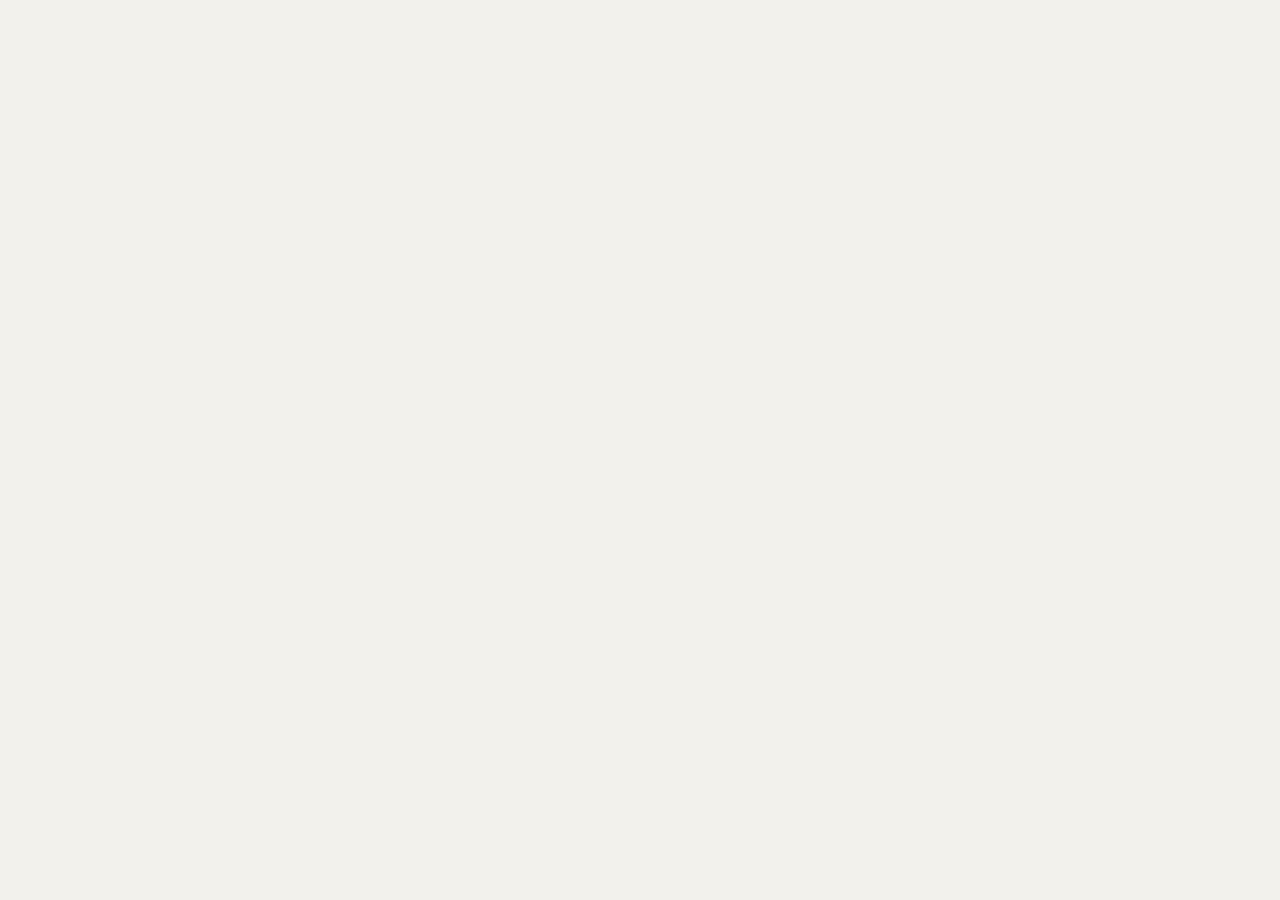
==== index.html @ 72e18394 "init: structure du projet et variables CSS" ====
<!DOCTYPE html>
<html lang="fr">
<head>
    <meta charset="UTF-8">
    <meta name="viewport" content="width=device-width, initial-scale=1.0">
    <meta name="description" content="WebCraft Solutions : portfolio de projets clients et catalogue de formations techniques">
    <title>WebCraft Solutions | Accueil</title>
    <link rel="stylesheet" href="https://cdn.jsdelivr.net/npm/bootstrap@5.3.3/dist/css/bootstrap.min.css">
    <link rel="stylesheet" href="https://fonts.googleapis.com/css2?family=IBM+Plex+Mono:wght@400;500&family=IBM+Plex+Sans:wght@400;500;600;700&display=swap">
    <link rel="stylesheet" href="css/style.css">
</head>
<body>
    <main id="main">
    </main>
    <script src="https://cdn.jsdelivr.net/npm/bootstrap@5.3.3/dist/js/bootstrap.bundle.min.js">
    </script>
    <script src="js/main.js"></script>
</body>
</html>
---- css/style.css ----
:root {
  --color-paper: #f3f1ec;        
  --color-surface: #fbfaf7;      
  --color-ink: #141414;          
  --color-ink-soft: #5c5a55;     
  --color-line: #d9d5cc;         
  --color-accent: #1e4d3b;       
  --color-accent-soft: #dfe8e2; 
  --color-error: #a8321e;        
  --color-success: #1e4d3b;

 --font-main: "IBM Plex Sans", Arial, sans-serif;
--font-mono: "IBM Plex Mono", "Courier New", monospace;


--radius: 2px;
--border: 1px solid var(--color-line);
--transition: 0.2s ease;

--bs-body-font-family: var(--font-main);
--bs-body-color: var(--color-ink);
--bs-body-bg: var(--color-paper);
--bs-border-radius: var(--radius);
--bs-border-color: var(--color-line);
--bs-link-color-rgb: 30, 77, 59;
}

body {
    font-family: var(--font-main);
    color: var(--color-ink);
    background-color: var(--color-paper);
    line-height: 1.6;
}

h1, h2, h3 {
    font-weight: 700;
    letter-spacing: -0.02em;
}

a {
    color: var(--color-accent);
    text-underline-offset: 3px;
    transition: color var(--transition);
}

a:hover {
    color: var(--color-ink);
}

.mono {
    font-family: var(--font-mono);
}

:focus-visible {
    outline: 2px solid var(--color-accent);
    outline-offset: 2px;
}
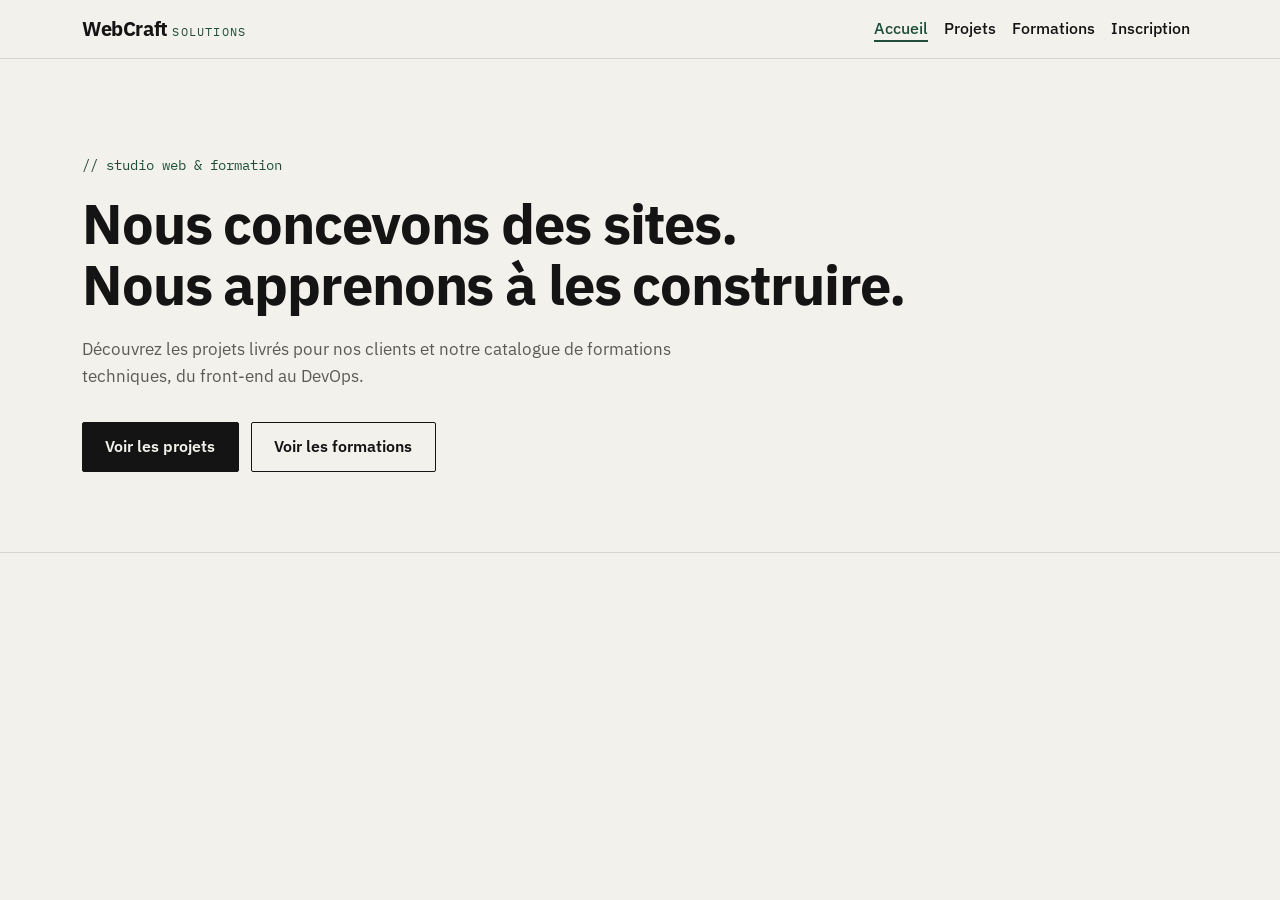
==== commit 4d498ee0: "feat(index and main.js): header, nav et hero anime et debut du main.js" ====
--- a/index.html
+++ b/index.html
@@ -10,10 +10,53 @@
     <link rel="stylesheet" href="css/style.css">
 </head>
 <body>
+
+    <a href="#main" class="skip-link">Aller au contenu</a>
+    
+    <header class="site-header sticky-top">
+        <nav class="navbar navbar-expand-md" aria-label="Navigation principale">
+            <div class="container">
+                <a class="navbar-brand logo" href="index.html">WebCraft <span class="logo-sub mono">Solutions</span> </a>
+
+                <button class="navbar-toggler" type="button" data-bs-toggle="collapse" data-bs-target="#main-menu" aria-controls="main-menu" aria-expanded="false" aria-label="Ouvrir le menu">
+                    <span class="navbar-toggler-icon"></span>
+                </button>
+                
+                <div class="collapse navbar-collapse" id="main-menu">
+                  <ul class="navbar-nav ms-auto">
+                    <li class="nav-item"><a class="nav-link" href="index.html" aria-current="page">Accueil</a></li>
+                    <li class="nav-item"><a class="nav-link" href="index.html#projets">Projets</a></li>
+                    <li class="nav-item"><a class="nav-link" href="index.html#formations">Formations</a></li>
+                    <li class="nav-item"><a class="nav-link" href="inscription.html">Inscription</a></li>
+                 </ul>
+                </div>
+            </div>
+        </nav>
+    </header>
+
     <main id="main">
+    <section class="hero" id="accueil" aria-labelledby="hero-title">
+      <div class="container">
+        <p class="hero-label mono anim-rise">// studio web &amp; formation</p>
+        <h1 class="hero-title anim-rise" id="hero-title">
+          Nous concevons des sites.<br>
+          Nous apprenons à les construire.
+        </h1>
+        <p class="hero-subtitle anim-rise">
+          Découvrez les projets livrés pour nos clients et notre catalogue de formations techniques, du front-end au DevOps.
+        </p>
+        <div class="hero-actions anim-rise">
+          <a href="#projets" class="btn-ink">Voir les projets</a>
+          <a href="#formations" class="btn-ink btn-ink--outline">Voir les formations</a>
+        </div>
+      </div>
+    </section>
+
     </main>
     <script src="https://cdn.jsdelivr.net/npm/bootstrap@5.3.3/dist/js/bootstrap.bundle.min.js">
+
     </script>
+
     <script src="js/main.js"></script>
 </body>
 </html>
--- a/css/style.css
+++ b/css/style.css
@@ -1,57 +1,208 @@
+/* ---------- 1. Variables ---------- */
 :root {
-  --color-paper: #f3f1ec;        
-  --color-surface: #fbfaf7;      
-  --color-ink: #141414;          
-  --color-ink-soft: #5c5a55;     
-  --color-line: #d9d5cc;         
-  --color-accent: #1e4d3b;       
-  --color-accent-soft: #dfe8e2; 
-  --color-error: #a8321e;        
+  /* Couleurs */
+  --color-paper: #f3f1ec;
+  --color-surface: #fbfaf7;
+  --color-ink: #141414;
+  --color-ink-soft: #5c5a55;
+  --color-line: #d9d5cc;
+  --color-accent: #1e4d3b;
+  --color-accent-soft: #dfe8e2;
+  --color-error: #a8321e;
   --color-success: #1e4d3b;
 
- --font-main: "IBM Plex Sans", Arial, sans-serif;
---font-mono: "IBM Plex Mono", "Courier New", monospace;
-
-
---radius: 2px;
---border: 1px solid var(--color-line);
---transition: 0.2s ease;
-
---bs-body-font-family: var(--font-main);
---bs-body-color: var(--color-ink);
---bs-body-bg: var(--color-paper);
---bs-border-radius: var(--radius);
---bs-border-color: var(--color-line);
---bs-link-color-rgb: 30, 77, 59;
-}
-
+  /* Typographie */
+  --font-main: "IBM Plex Sans", Arial, sans-serif;
+  --font-mono: "IBM Plex Mono", "Courier New", monospace;
+
+  /* Formes et effets */
+  --radius: 2px;
+  --border: 1px solid var(--color-line);
+  --transition: 0.2s ease;
+
+  /* Bootstrap */
+  --bs-body-font-family: var(--font-main);
+  --bs-body-color: var(--color-ink);
+  --bs-body-bg: var(--color-paper);
+  --bs-border-radius: var(--radius);
+  --bs-border-color: var(--color-line);
+  --bs-link-color-rgb: 30, 77, 59;
+}
+
+/* ---------- 2. Base ---------- */
 body {
-    font-family: var(--font-main);
-    color: var(--color-ink);
-    background-color: var(--color-paper);
-    line-height: 1.6;
+  font-family: var(--font-main);
+  color: var(--color-ink);
+  background-color: var(--color-paper);
+  line-height: 1.6;
 }
 
 h1, h2, h3 {
-    font-weight: 700;
-    letter-spacing: -0.02em;
+  font-weight: 700;
+  letter-spacing: -0.02em;
 }
 
 a {
-    color: var(--color-accent);
-    text-underline-offset: 3px;
-    transition: color var(--transition);
+  color: var(--color-accent);
+  text-underline-offset: 3px;
+  transition: color var(--transition);
 }
 
 a:hover {
-    color: var(--color-ink);
+  color: var(--color-ink);
 }
 
 .mono {
-    font-family: var(--font-mono);
+  font-family: var(--font-mono);
 }
 
 :focus-visible {
-    outline: 2px solid var(--color-accent);
-    outline-offset: 2px;
-}
+  outline: 2px solid var(--color-accent);
+  outline-offset: 2px;
+}
+
+/* ---------- 3. Boutons ---------- */
+.btn-ink {
+  display: inline-block;
+  padding: 0.7rem 1.4rem;
+  font-weight: 600;
+  text-decoration: none;
+  color: var(--color-paper);
+  background-color: var(--color-ink);
+  border: 1px solid var(--color-ink);
+  border-radius: var(--radius);
+  cursor: pointer;
+  transition: background-color var(--transition), color var(--transition), transform var(--transition);
+}
+
+.btn-ink:hover {
+  color: var(--color-paper);
+  background-color: var(--color-accent);
+  border-color: var(--color-accent);
+  transform: translate(-2px, -2px);
+}
+
+.btn-ink--outline {
+  color: var(--color-ink);
+  background-color: transparent;
+}
+
+/* ---------- 4. Accessibilité ---------- */
+.skip-link {
+  position: absolute;
+  top: -100px;
+  left: 1rem;
+  z-index: 2000;
+  padding: 0.5rem 1rem;
+  color: var(--color-paper);
+  background-color: var(--color-ink);
+}
+
+.skip-link:focus {
+  top: 1rem;
+}
+
+/* ---------- 5. Header / navigation ---------- */
+.site-header {
+  background-color: var(--color-paper);
+  border-bottom: var(--border);
+}
+
+.logo {
+  font-weight: 700;
+  color: var(--color-ink);
+  letter-spacing: -0.02em;
+}
+
+.logo-sub {
+  font-size: 0.75rem;
+  font-weight: 400;
+  color: var(--color-accent);
+  text-transform: uppercase;
+  letter-spacing: 0.1em;
+}
+
+.navbar-toggler {
+  border-color: var(--color-ink);
+}
+
+.nav-link {
+  color: var(--color-ink);
+  font-weight: 500;
+}
+
+.nav-link:hover,
+.nav-link[aria-current="page"] {
+  color: var(--color-accent);
+  text-decoration: underline;
+  text-decoration-thickness: 2px;
+  text-underline-offset: 6px;
+}
+
+/* ---------- 6. Hero ---------- */
+.hero {
+  padding: 4rem 0 3rem;
+  border-bottom: var(--border);
+}
+
+.hero-label {
+  font-size: 0.85rem;
+  color: var(--color-accent);
+  margin-bottom: 1rem;
+}
+
+.hero-title {
+  font-size: 2.25rem;
+  line-height: 1.1;
+  margin-bottom: 1.25rem;
+}
+
+.hero-subtitle {
+  max-width: 38rem;
+  font-size: 1.05rem;
+  color: var(--color-ink-soft);
+  margin-bottom: 2rem;
+}
+
+.hero-actions {
+  display: flex;
+  flex-wrap: wrap;
+  gap: 0.75rem;
+}
+
+/* ---------- 7. Animations ---------- */
+@keyframes rise {
+  from {
+    opacity: 0;
+    transform: translateY(16px);
+  }
+  to {
+    opacity: 1;
+    transform: translateY(0);
+  }
+}
+
+.anim-rise {
+  animation: rise 0.6s ease both;
+}
+
+.anim-rise:nth-child(2) { animation-delay: 0.1s; }
+.anim-rise:nth-child(3) { animation-delay: 0.2s; }
+.anim-rise:nth-child(4) { animation-delay: 0.3s; }
+
+@media (prefers-reduced-motion: reduce) {
+  .anim-rise {
+    animation: none;
+  }
+}
+
+/* ---------- 8. Responsive (768px et +) ---------- */
+@media (min-width: 768px) {
+  .hero {
+    padding: 6rem 0 5rem;
+  }
+
+  .hero-title {
+    font-size: 3.5rem;
+  }
+}
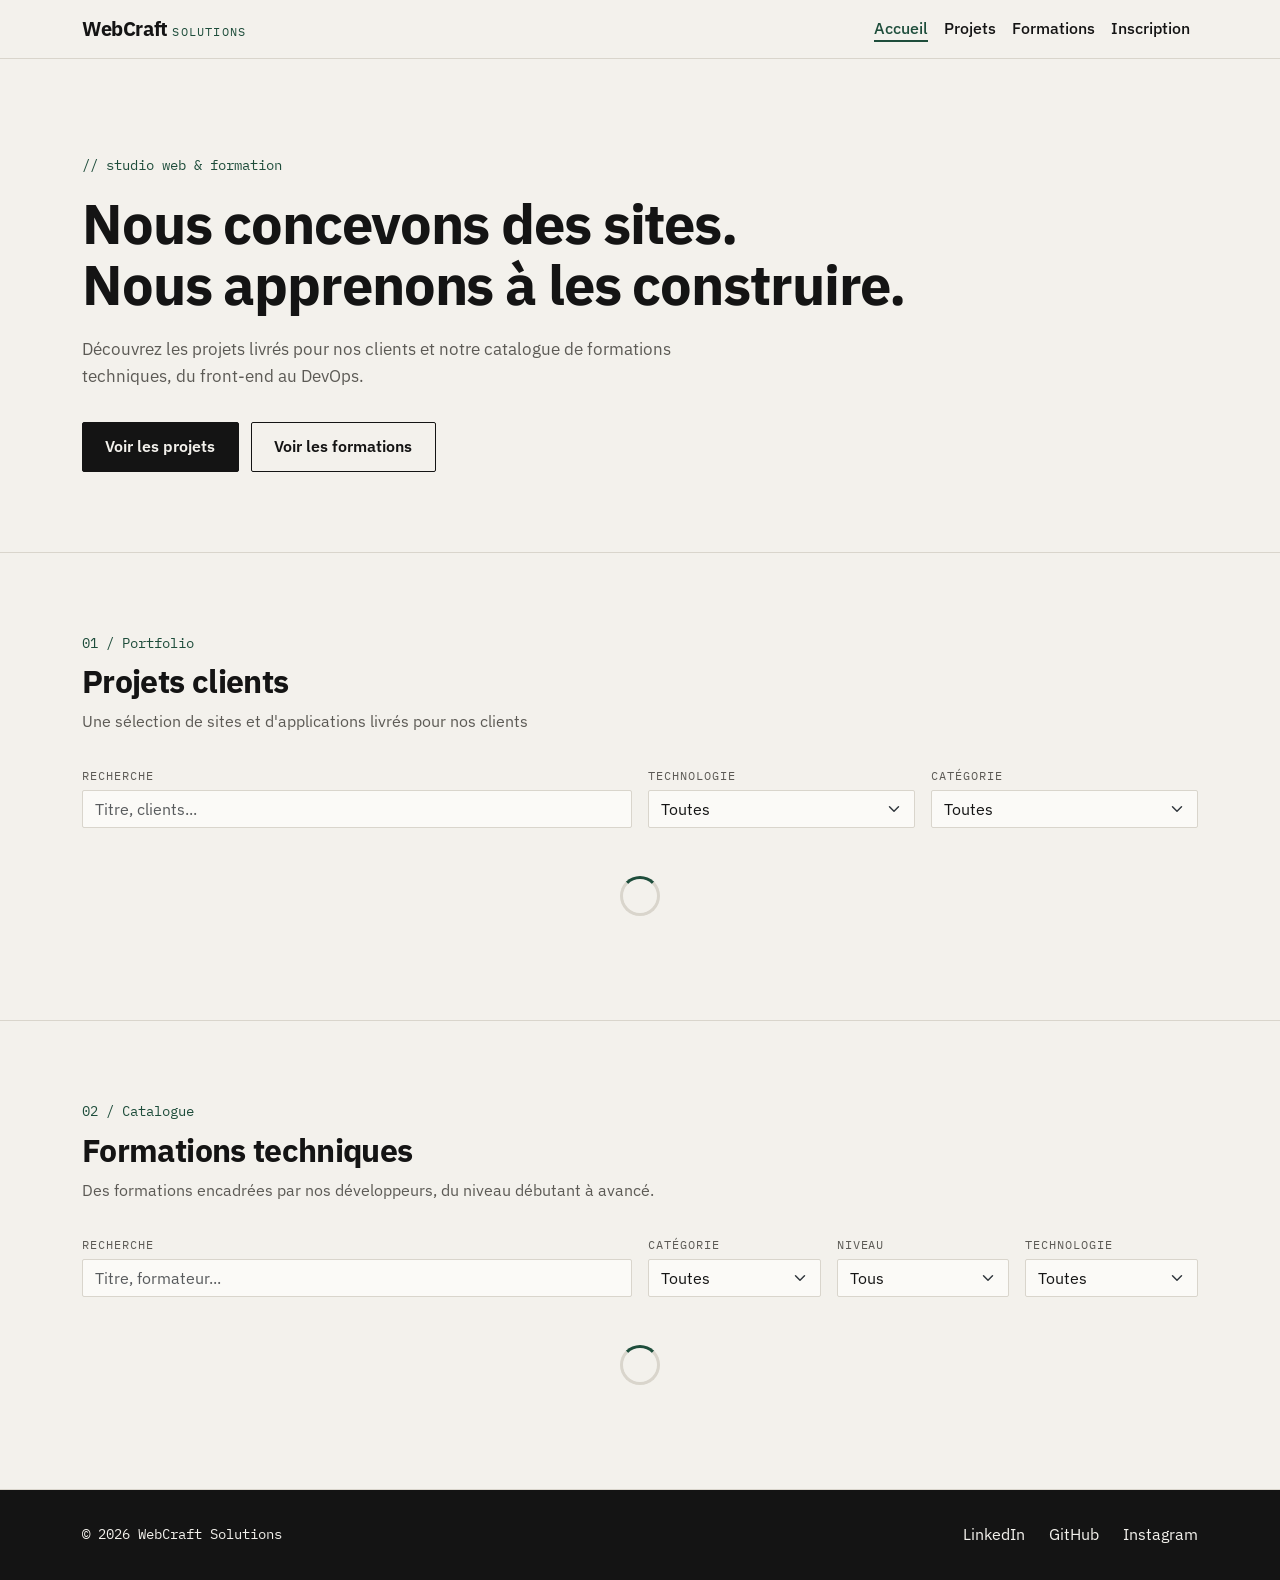
==== commit e0b17391: "feat(index): squelette des sections et footer" ====
--- a/index.html
+++ b/index.html
@@ -5,14 +5,17 @@
     <meta name="viewport" content="width=device-width, initial-scale=1.0">
     <meta name="description" content="WebCraft Solutions : portfolio de projets clients et catalogue de formations techniques">
     <title>WebCraft Solutions | Accueil</title>
+    <!-- ========== STYLES ========== -->
     <link rel="stylesheet" href="https://cdn.jsdelivr.net/npm/bootstrap@5.3.3/dist/css/bootstrap.min.css">
     <link rel="stylesheet" href="https://fonts.googleapis.com/css2?family=IBM+Plex+Mono:wght@400;500&family=IBM+Plex+Sans:wght@400;500;600;700&display=swap">
     <link rel="stylesheet" href="css/style.css">
 </head>
 <body>
 
+    <!-- ========== LIEN D'ÉVITEMENT ========== -->
     <a href="#main" class="skip-link">Aller au contenu</a>
-    
+
+    <!-- ========== HEADER ========== -->
     <header class="site-header sticky-top">
         <nav class="navbar navbar-expand-md" aria-label="Navigation principale">
             <div class="container">
@@ -35,6 +38,8 @@
     </header>
 
     <main id="main">
+
+    <!-- ========== HERO ========== -->
     <section class="hero" id="accueil" aria-labelledby="hero-title">
       <div class="container">
         <p class="hero-label mono anim-rise">// studio web &amp; formation</p>
@@ -52,7 +57,107 @@
       </div>
     </section>
 
+    <!-- ========== SECTION PROJETS ========== -->
+    <section class="section" id="projets" aria-labelledby="projets-title">
+        <div class="container">
+            <div class="section-head">
+                <p class="section-label mono">01 / Portfolio</p>
+                <h2 id="projets-title">Projets clients</h2>
+                <p class="section-intro">Une sélection de sites et d'applications livrés pour nos clients</p>
+            </div>
+
+            <div class="filters row g-3">
+                <div class="col-12 col-md-6">
+                    <label for="projects-search" class="filter-label mono">Recherche</label>
+                    <input type="search" id="projects-search" class="form-control" placeholder="Titre, clients...">
+                </div>
+                <div class="col-6 col-md-3">
+                    <label for="projects-tech" class="filter-label mono">Technologie</label>
+                    <select id="projects-tech" class="form-select">
+                        <option value="">Toutes</option>
+                    </select>
+                </div>
+                <div class="col-6 col-md-3">
+                    <label for="projects-category" class="filter-label mono">Catégorie</label>
+                    <select id="projects-category" class="form-select">
+                        <option value="">Toutes</option>
+                    </select>
+                </div>
+            </div>
+
+            <p class="results-count mono" id="projects-count" aria-live="polite"></p>
+
+            <div class="loader" id="projects-loader" role="status">
+                <span class="visually-hidden">Chargement des projets...</span>
+            </div>
+            <p class="api-error" id="projects-error" role="alert" hidden></p>
+
+            <div class="row g-4" id="projects-grid"></div>
+        </div>
+    </section>
+
+    <!-- ========== SECTION FORMATIONS ========== -->
+    <section class="section" id="formations" aria-labelledby="formations-title">
+        <div class="container">
+            <div class="section-head">
+                <p class="section-label mono">02 / Catalogue</p>
+                <h2 id="formations-title">Formations techniques</h2>
+                <p class="section-intro">Des formations encadrées par nos développeurs, du niveau débutant à avancé.</p>
+            </div>
+
+            <div class="filters row g-3">
+                <div class="col-12 col-lg-6">
+                    <label for="courses-search" class="filter-label mono">Recherche</label>
+                    <input type="search" id="courses-search" class="form-control" placeholder="Titre, formateur...">
+                </div>
+                <div class="col-12 col-md-4 col-lg-2">
+                    <label for="courses-category" class="filter-label mono">Catégorie</label>
+                    <select id="courses-category" class="form-select">
+                        <option value="">Toutes</option>
+                    </select>
+                </div>
+                <div class="col-12 col-md-4 col-lg-2">
+                    <label for="courses-level" class="filter-label mono">Niveau</label>
+                    <select id="courses-level" class="form-select">
+                        <option value="">Tous</option>
+                    </select>
+                </div>
+                <div class="col-12 col-md-4 col-lg-2">
+                    <label for="courses-tech" class="filter-label mono">Technologie</label>
+                    <select id="courses-tech" class="form-select">
+                        <option value="">Toutes</option>
+                    </select>
+                </div>
+            </div>
+
+            <p class="results-count mono" id="courses-count" aria-live="polite"></p>
+
+            <div class="loader" id="courses-loader" role="status">
+                <span class="visually-hidden">Chargement des formations...</span>
+            </div>
+            <p class="api-error" id="courses-error" role="alert" hidden></p>
+
+            <div class="row g-4" id="courses-grid"></div>
+        </div>
+    </section>
+
     </main>
+
+    <!-- ========== FOOTER ========== -->
+    <footer class="site-footer">
+        <div class="container footer-inner">
+            <p class="footer-copy mono">&copy; 2026 WebCraft Solutions</p>
+            <nav aria-label="Réseaux sociaux">
+                <ul class="footer-social">
+                    <li><a href="https://www.linkedin.com" target="_blank" rel="noopener" aria-label="LinkedIn (nouvel onglet)">LinkedIn</a></li>
+                    <li><a href="https://github.com" target="_blank" rel="noopener" aria-label="GitHub (nouvel onglet)">GitHub</a></li>
+                    <li><a href="https://www.instagram.com" target="_blank" rel="noopener" aria-label="Instagram (nouvel onglet)">Instagram</a></li>
+                </ul>
+            </nav>
+        </div>
+    </footer>
+
+    <!-- ========== SCRIPTS ========== -->
     <script src="https://cdn.jsdelivr.net/npm/bootstrap@5.3.3/dist/js/bootstrap.bundle.min.js">
 
     </script>
--- a/css/style.css
+++ b/css/style.css
@@ -170,7 +170,123 @@
   gap: 0.75rem;
 }
 
-/* ---------- 7. Animations ---------- */
+/* ---------- 7. Sections ---------- */
+.section {
+  padding: 3.5rem 0;
+  border-bottom: var(--border);
+}
+
+.section-head {
+  margin-bottom: 2rem;
+}
+
+.section-label {
+  font-size: 0.85rem;
+  color: var(--color-accent);
+  margin-bottom: 0.5rem;
+}
+
+.section-intro {
+  color: var(--color-ink-soft);
+  max-width: 38rem;
+}
+
+/* ---------- 8. Filtres ---------- */
+.filters {
+  margin-bottom: 1rem;
+}
+
+.filter-label {
+  display: block;
+  font-size: 0.75rem;
+  text-transform: uppercase;
+  letter-spacing: 0.08em;
+  color: var(--color-ink-soft);
+  margin-bottom: 0.3rem;
+}
+
+.form-control,
+.form-select {
+  background-color: var(--color-surface);
+  border: var(--border);
+  border-radius: var(--radius);
+  transition: border-color var(--transition);
+}
+
+.form-control:hover,
+.form-select:hover {
+  border-color: var(--color-ink-soft);
+}
+
+.form-control:focus,
+.form-select:focus {
+  border-color: var(--color-ink);
+  box-shadow: none;
+}
+
+.results-count {
+  font-size: 0.85rem;
+  color: var(--color-ink-soft);
+  margin-bottom: 1.5rem;
+}
+
+/* ---------- 9. États : chargement et erreur ---------- */
+.loader {
+  width: 40px;
+  height: 40px;
+  margin: 3rem auto;
+  border: 3px solid var(--color-line);
+  border-top-color: var(--color-accent);
+  border-radius: 50%;
+  animation: spin 0.8s linear infinite;
+}
+
+.api-error {
+  padding: 1rem 1.25rem;
+  color: var(--color-error);
+  background-color: var(--color-surface);
+  border: 1px solid var(--color-error);
+  border-left-width: 4px;
+  border-radius: var(--radius);
+}
+
+/* ---------- 10. Footer ---------- */
+.site-footer {
+  padding: 2rem 0;
+  background-color: var(--color-ink);
+  color: var(--color-paper);
+}
+
+.footer-inner {
+  display: flex;
+  flex-direction: column;
+  gap: 1rem;
+}
+
+.footer-copy {
+  font-size: 0.85rem;
+  margin: 0;
+}
+
+.footer-social {
+  display: flex;
+  gap: 1.5rem;
+  list-style: none;
+  padding: 0;
+  margin: 0;
+}
+
+.footer-social a {
+  color: var(--color-paper);
+  text-decoration: none;
+}
+
+.footer-social a:hover {
+  color: var(--color-paper);
+  text-decoration: underline;
+}
+
+/* ---------- 11. Animations ---------- */
 @keyframes rise {
   from {
     opacity: 0;
@@ -182,6 +298,12 @@
   }
 }
 
+@keyframes spin {
+  to {
+    transform: rotate(360deg);
+  }
+}
+
 .anim-rise {
   animation: rise 0.6s ease both;
 }
@@ -191,12 +313,13 @@
 .anim-rise:nth-child(4) { animation-delay: 0.3s; }
 
 @media (prefers-reduced-motion: reduce) {
-  .anim-rise {
+  .anim-rise,
+  .loader {
     animation: none;
   }
 }
 
-/* ---------- 8. Responsive (768px et +) ---------- */
+/* ---------- 12. Responsive (768px et +) ---------- */
 @media (min-width: 768px) {
   .hero {
     padding: 6rem 0 5rem;
@@ -205,4 +328,14 @@
   .hero-title {
     font-size: 3.5rem;
   }
-}
+
+  .section {
+    padding: 5rem 0;
+  }
+
+  .footer-inner {
+    flex-direction: row;
+    justify-content: space-between;
+    align-items: center;
+  }
+}
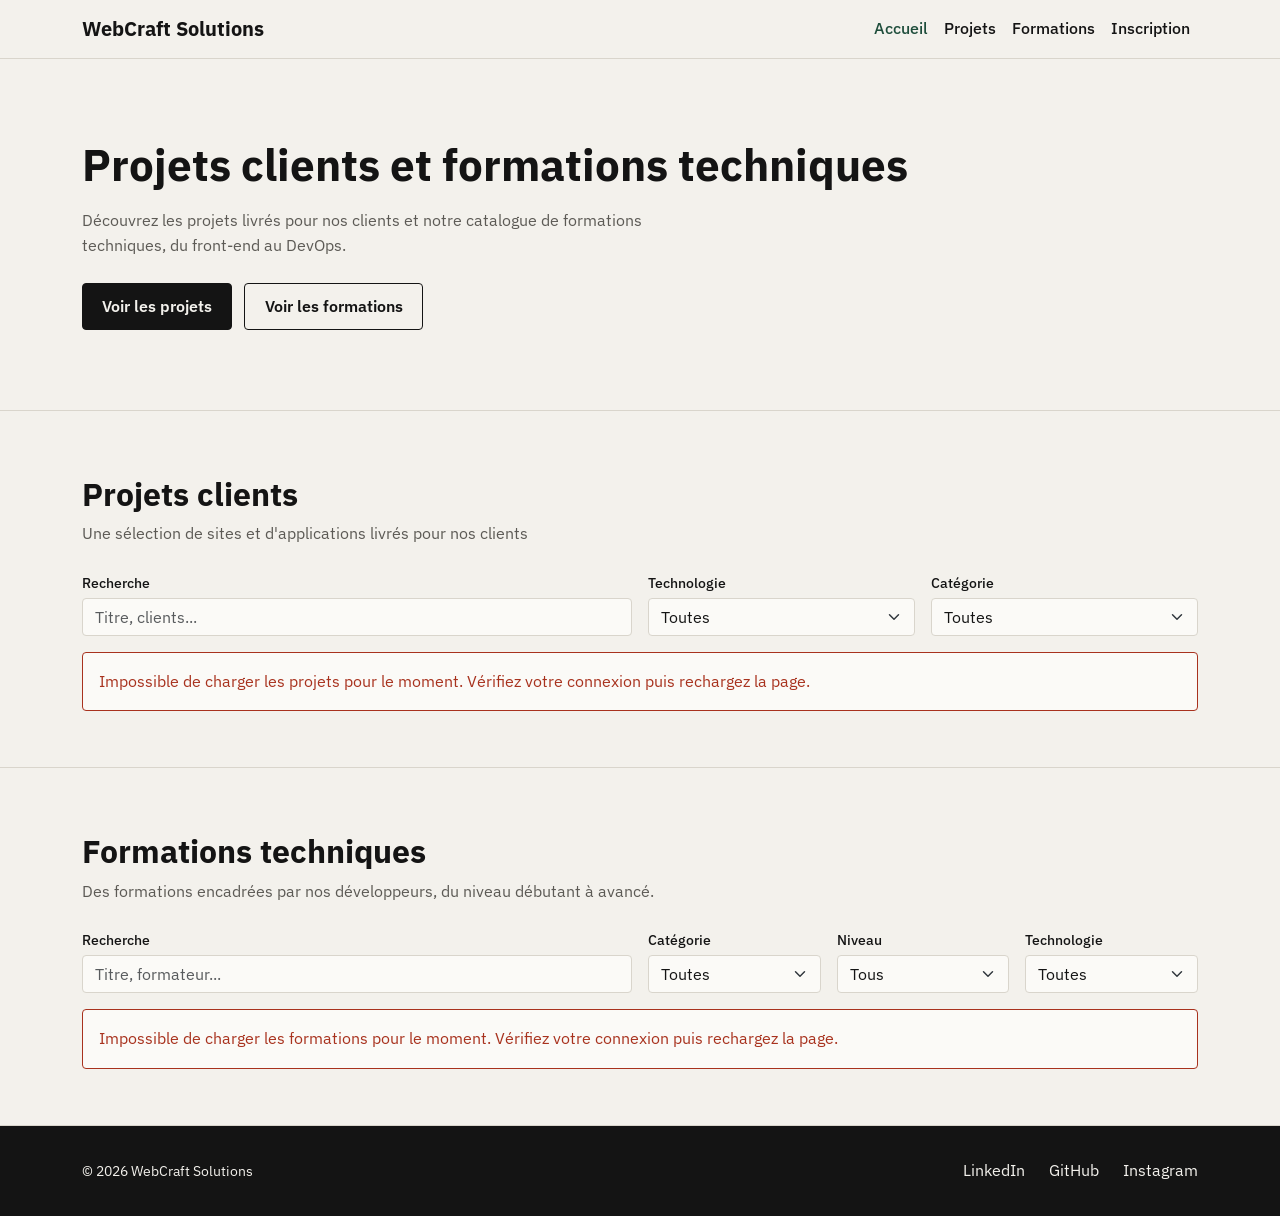
==== commit 6e57c786: "feat(filtres): recherche temps reel, filtres combinables et simplification du design" ====
--- a/index.html
+++ b/index.html
@@ -7,7 +7,7 @@
     <title>WebCraft Solutions | Accueil</title>
     <!-- ========== STYLES ========== -->
     <link rel="stylesheet" href="https://cdn.jsdelivr.net/npm/bootstrap@5.3.3/dist/css/bootstrap.min.css">
-    <link rel="stylesheet" href="https://fonts.googleapis.com/css2?family=IBM+Plex+Mono:wght@400;500&family=IBM+Plex+Sans:wght@400;500;600;700&display=swap">
+    <link rel="stylesheet" href="https://fonts.googleapis.com/css2?family=IBM+Plex+Sans:wght@400;500;600;700&display=swap">
     <link rel="stylesheet" href="css/style.css">
 </head>
 <body>
@@ -19,19 +19,19 @@
     <header class="site-header sticky-top">
         <nav class="navbar navbar-expand-md" aria-label="Navigation principale">
             <div class="container">
-                <a class="navbar-brand logo" href="index.html">WebCraft <span class="logo-sub mono">Solutions</span> </a>
+                <a class="navbar-brand logo" href="index.html">WebCraft Solutions</a>
 
                 <button class="navbar-toggler" type="button" data-bs-toggle="collapse" data-bs-target="#main-menu" aria-controls="main-menu" aria-expanded="false" aria-label="Ouvrir le menu">
                     <span class="navbar-toggler-icon"></span>
                 </button>
-                
+
                 <div class="collapse navbar-collapse" id="main-menu">
-                  <ul class="navbar-nav ms-auto">
-                    <li class="nav-item"><a class="nav-link" href="index.html" aria-current="page">Accueil</a></li>
-                    <li class="nav-item"><a class="nav-link" href="index.html#projets">Projets</a></li>
-                    <li class="nav-item"><a class="nav-link" href="index.html#formations">Formations</a></li>
-                    <li class="nav-item"><a class="nav-link" href="inscription.html">Inscription</a></li>
-                 </ul>
+                    <ul class="navbar-nav ms-auto">
+                        <li class="nav-item"><a class="nav-link" href="index.html" aria-current="page">Accueil</a></li>
+                        <li class="nav-item"><a class="nav-link" href="index.html#projets">Projets</a></li>
+                        <li class="nav-item"><a class="nav-link" href="index.html#formations">Formations</a></li>
+                        <li class="nav-item"><a class="nav-link" href="inscription.html">Inscription</a></li>
+                    </ul>
                 </div>
             </div>
         </nav>
@@ -39,114 +39,108 @@
 
     <main id="main">
 
-    <!-- ========== HERO ========== -->
-    <section class="hero" id="accueil" aria-labelledby="hero-title">
-      <div class="container">
-        <p class="hero-label mono anim-rise">// studio web &amp; formation</p>
-        <h1 class="hero-title anim-rise" id="hero-title">
-          Nous concevons des sites.<br>
-          Nous apprenons à les construire.
-        </h1>
-        <p class="hero-subtitle anim-rise">
-          Découvrez les projets livrés pour nos clients et notre catalogue de formations techniques, du front-end au DevOps.
-        </p>
-        <div class="hero-actions anim-rise">
-          <a href="#projets" class="btn-ink">Voir les projets</a>
-          <a href="#formations" class="btn-ink btn-ink--outline">Voir les formations</a>
-        </div>
-      </div>
-    </section>
-
-    <!-- ========== SECTION PROJETS ========== -->
-    <section class="section" id="projets" aria-labelledby="projets-title">
-        <div class="container">
-            <div class="section-head">
-                <p class="section-label mono">01 / Portfolio</p>
-                <h2 id="projets-title">Projets clients</h2>
-                <p class="section-intro">Une sélection de sites et d'applications livrés pour nos clients</p>
-            </div>
-
-            <div class="filters row g-3">
-                <div class="col-12 col-md-6">
-                    <label for="projects-search" class="filter-label mono">Recherche</label>
-                    <input type="search" id="projects-search" class="form-control" placeholder="Titre, clients...">
-                </div>
-                <div class="col-6 col-md-3">
-                    <label for="projects-tech" class="filter-label mono">Technologie</label>
-                    <select id="projects-tech" class="form-select">
-                        <option value="">Toutes</option>
-                    </select>
-                </div>
-                <div class="col-6 col-md-3">
-                    <label for="projects-category" class="filter-label mono">Catégorie</label>
-                    <select id="projects-category" class="form-select">
-                        <option value="">Toutes</option>
-                    </select>
+        <!-- ========== HERO ========== -->
+        <section class="hero" id="accueil" aria-labelledby="hero-title">
+            <div class="container fade-in">
+                <h1 class="hero-title" id="hero-title">Projets clients et formations techniques</h1>
+                <p class="hero-subtitle">
+                    Découvrez les projets livrés pour nos clients et notre catalogue de formations techniques, du front-end au DevOps.
+                </p>
+                <div class="hero-actions">
+                    <a href="#projets" class="btn-ink">Voir les projets</a>
+                    <a href="#formations" class="btn-ink btn-ink--outline">Voir les formations</a>
                 </div>
             </div>
+        </section>
 
-            <p class="results-count mono" id="projects-count" aria-live="polite"></p>
+        <!-- ========== SECTION PROJETS ========== -->
+        <section class="section" id="projets" aria-labelledby="projets-title">
+            <div class="container">
+                <div class="section-head">
+                    <h2 id="projets-title">Projets clients</h2>
+                    <p class="section-intro">Une sélection de sites et d'applications livrés pour nos clients</p>
+                </div>
 
-            <div class="loader" id="projects-loader" role="status">
-                <span class="visually-hidden">Chargement des projets...</span>
+                <div class="filters row g-3">
+                    <div class="col-12 col-md-6">
+                        <label for="projects-search" class="filter-label">Recherche</label>
+                        <input type="search" id="projects-search" class="form-control" placeholder="Titre, clients...">
+                    </div>
+                    <div class="col-6 col-md-3">
+                        <label for="projects-tech" class="filter-label">Technologie</label>
+                        <select id="projects-tech" class="form-select">
+                            <option value="">Toutes</option>
+                        </select>
+                    </div>
+                    <div class="col-6 col-md-3">
+                        <label for="projects-category" class="filter-label">Catégorie</label>
+                        <select id="projects-category" class="form-select">
+                            <option value="">Toutes</option>
+                        </select>
+                    </div>
+                </div>
+
+                <p class="results-count" id="projects-count" aria-live="polite"></p>
+
+                <div class="loader" id="projects-loader" role="status">
+                    <span class="visually-hidden">Chargement des projets...</span>
+                </div>
+                <p class="api-error" id="projects-error" role="alert" hidden></p>
+
+                <div class="row g-4" id="projects-grid"></div>
             </div>
-            <p class="api-error" id="projects-error" role="alert" hidden></p>
+        </section>
 
-            <div class="row g-4" id="projects-grid"></div>
-        </div>
-    </section>
+        <!-- ========== SECTION FORMATIONS ========== -->
+        <section class="section" id="formations" aria-labelledby="formations-title">
+            <div class="container">
+                <div class="section-head">
+                    <h2 id="formations-title">Formations techniques</h2>
+                    <p class="section-intro">Des formations encadrées par nos développeurs, du niveau débutant à avancé.</p>
+                </div>
 
-    <!-- ========== SECTION FORMATIONS ========== -->
-    <section class="section" id="formations" aria-labelledby="formations-title">
-        <div class="container">
-            <div class="section-head">
-                <p class="section-label mono">02 / Catalogue</p>
-                <h2 id="formations-title">Formations techniques</h2>
-                <p class="section-intro">Des formations encadrées par nos développeurs, du niveau débutant à avancé.</p>
+                <div class="filters row g-3">
+                    <div class="col-12 col-lg-6">
+                        <label for="courses-search" class="filter-label">Recherche</label>
+                        <input type="search" id="courses-search" class="form-control" placeholder="Titre, formateur...">
+                    </div>
+                    <div class="col-12 col-md-4 col-lg-2">
+                        <label for="courses-category" class="filter-label">Catégorie</label>
+                        <select id="courses-category" class="form-select">
+                            <option value="">Toutes</option>
+                        </select>
+                    </div>
+                    <div class="col-12 col-md-4 col-lg-2">
+                        <label for="courses-level" class="filter-label">Niveau</label>
+                        <select id="courses-level" class="form-select">
+                            <option value="">Tous</option>
+                        </select>
+                    </div>
+                    <div class="col-12 col-md-4 col-lg-2">
+                        <label for="courses-tech" class="filter-label">Technologie</label>
+                        <select id="courses-tech" class="form-select">
+                            <option value="">Toutes</option>
+                        </select>
+                    </div>
+                </div>
+
+                <p class="results-count" id="courses-count" aria-live="polite"></p>
+
+                <div class="loader" id="courses-loader" role="status">
+                    <span class="visually-hidden">Chargement des formations...</span>
+                </div>
+                <p class="api-error" id="courses-error" role="alert" hidden></p>
+
+                <div class="row g-4" id="courses-grid"></div>
             </div>
-
-            <div class="filters row g-3">
-                <div class="col-12 col-lg-6">
-                    <label for="courses-search" class="filter-label mono">Recherche</label>
-                    <input type="search" id="courses-search" class="form-control" placeholder="Titre, formateur...">
-                </div>
-                <div class="col-12 col-md-4 col-lg-2">
-                    <label for="courses-category" class="filter-label mono">Catégorie</label>
-                    <select id="courses-category" class="form-select">
-                        <option value="">Toutes</option>
-                    </select>
-                </div>
-                <div class="col-12 col-md-4 col-lg-2">
-                    <label for="courses-level" class="filter-label mono">Niveau</label>
-                    <select id="courses-level" class="form-select">
-                        <option value="">Tous</option>
-                    </select>
-                </div>
-                <div class="col-12 col-md-4 col-lg-2">
-                    <label for="courses-tech" class="filter-label mono">Technologie</label>
-                    <select id="courses-tech" class="form-select">
-                        <option value="">Toutes</option>
-                    </select>
-                </div>
-            </div>
-
-            <p class="results-count mono" id="courses-count" aria-live="polite"></p>
-
-            <div class="loader" id="courses-loader" role="status">
-                <span class="visually-hidden">Chargement des formations...</span>
-            </div>
-            <p class="api-error" id="courses-error" role="alert" hidden></p>
-
-            <div class="row g-4" id="courses-grid"></div>
-        </div>
-    </section>
+        </section>
 
     </main>
 
     <!-- ========== FOOTER ========== -->
     <footer class="site-footer">
         <div class="container footer-inner">
-            <p class="footer-copy mono">&copy; 2026 WebCraft Solutions</p>
+            <p class="footer-copy">&copy; 2026 WebCraft Solutions</p>
             <nav aria-label="Réseaux sociaux">
                 <ul class="footer-social">
                     <li><a href="https://www.linkedin.com" target="_blank" rel="noopener" aria-label="LinkedIn (nouvel onglet)">LinkedIn</a></li>
@@ -157,11 +151,37 @@
         </div>
     </footer>
 
+    <!-- ========== MODALS ========== -->
+    <div class="modal fade" id="project-modal" tabindex="-1" aria-labelledby="project-modal-title" aria-hidden="true">
+        <div class="modal-dialog modal-dialog-centered modal-dialog-scrollable modal-lg">
+            <div class="modal-content">
+                <div class="modal-header">
+                    <h2 class="modal-title" id="project-modal-title">Projet</h2>
+                    <button type="button" class="btn-close" data-bs-dismiss="modal" aria-label="Fermer"></button>
+                </div>
+                <div class="modal-body" id="project-modal-body"></div>
+            </div>
+        </div>
+    </div>
+
+    <div class="modal fade" id="course-modal" tabindex="-1" aria-labelledby="course-modal-title" aria-hidden="true">
+        <div class="modal-dialog modal-dialog-centered modal-dialog-scrollable modal-lg">
+            <div class="modal-content">
+                <div class="modal-header">
+                    <h2 class="modal-title" id="course-modal-title">Formation</h2>
+                    <button type="button" class="btn-close" data-bs-dismiss="modal" aria-label="Fermer"></button>
+                </div>
+                <div class="modal-body" id="course-modal-body"></div>
+                <div class="modal-footer">
+                    <a href="inscription.html" class="btn-ink" id="course-modal-cta">S'inscrire maintenant</a>
+                </div>
+            </div>
+        </div>
+    </div>
+
     <!-- ========== SCRIPTS ========== -->
-    <script src="https://cdn.jsdelivr.net/npm/bootstrap@5.3.3/dist/js/bootstrap.bundle.min.js">
-
-    </script>
+    <script src="https://cdn.jsdelivr.net/npm/bootstrap@5.3.3/dist/js/bootstrap.bundle.min.js"></script>
 
     <script src="js/main.js"></script>
 </body>
-</html>+</html>
--- a/css/style.css
+++ b/css/style.css
@@ -13,10 +13,9 @@
 
   /* Typographie */
   --font-main: "IBM Plex Sans", Arial, sans-serif;
-  --font-mono: "IBM Plex Mono", "Courier New", monospace;
 
   /* Formes et effets */
-  --radius: 2px;
+  --radius: 4px;
   --border: 1px solid var(--color-line);
   --transition: 0.2s ease;
 
@@ -39,21 +38,15 @@
 
 h1, h2, h3 {
   font-weight: 700;
-  letter-spacing: -0.02em;
 }
 
 a {
   color: var(--color-accent);
-  text-underline-offset: 3px;
   transition: color var(--transition);
 }
 
 a:hover {
   color: var(--color-ink);
-}
-
-.mono {
-  font-family: var(--font-mono);
 }
 
 :focus-visible {
@@ -64,7 +57,7 @@
 /* ---------- 3. Boutons ---------- */
 .btn-ink {
   display: inline-block;
-  padding: 0.7rem 1.4rem;
+  padding: 0.6rem 1.2rem;
   font-weight: 600;
   text-decoration: none;
   color: var(--color-paper);
@@ -72,18 +65,34 @@
   border: 1px solid var(--color-ink);
   border-radius: var(--radius);
   cursor: pointer;
-  transition: background-color var(--transition), color var(--transition), transform var(--transition);
+  transition: background-color var(--transition), border-color var(--transition), color var(--transition);
 }
 
 .btn-ink:hover {
   color: var(--color-paper);
   background-color: var(--color-accent);
   border-color: var(--color-accent);
-  transform: translate(-2px, -2px);
 }
 
 .btn-ink--outline {
   color: var(--color-ink);
+  background-color: transparent;
+}
+
+.btn-ink--small {
+  align-self: flex-start;
+  margin-top: auto;
+  padding: 0.4rem 0.9rem;
+  font-size: 0.9rem;
+}
+
+.btn-ink:disabled {
+  color: var(--color-ink-soft);
+  border-color: var(--color-line);
+  cursor: not-allowed;
+}
+
+.btn-ink:disabled:hover {
   background-color: transparent;
 }
 
@@ -111,15 +120,6 @@
 .logo {
   font-weight: 700;
   color: var(--color-ink);
-  letter-spacing: -0.02em;
-}
-
-.logo-sub {
-  font-size: 0.75rem;
-  font-weight: 400;
-  color: var(--color-accent);
-  text-transform: uppercase;
-  letter-spacing: 0.1em;
 }
 
 .navbar-toggler {
@@ -134,34 +134,24 @@
 .nav-link:hover,
 .nav-link[aria-current="page"] {
   color: var(--color-accent);
-  text-decoration: underline;
-  text-decoration-thickness: 2px;
-  text-underline-offset: 6px;
 }
 
 /* ---------- 6. Hero ---------- */
 .hero {
-  padding: 4rem 0 3rem;
+  padding: 3.5rem 0;
   border-bottom: var(--border);
 }
 
-.hero-label {
-  font-size: 0.85rem;
-  color: var(--color-accent);
+.hero-title {
+  font-size: 2rem;
+  line-height: 1.2;
   margin-bottom: 1rem;
-}
-
-.hero-title {
-  font-size: 2.25rem;
-  line-height: 1.1;
-  margin-bottom: 1.25rem;
 }
 
 .hero-subtitle {
   max-width: 38rem;
-  font-size: 1.05rem;
-  color: var(--color-ink-soft);
-  margin-bottom: 2rem;
+  color: var(--color-ink-soft);
+  margin-bottom: 1.5rem;
 }
 
 .hero-actions {
@@ -172,18 +162,12 @@
 
 /* ---------- 7. Sections ---------- */
 .section {
-  padding: 3.5rem 0;
+  padding: 3rem 0;
   border-bottom: var(--border);
 }
 
 .section-head {
-  margin-bottom: 2rem;
-}
-
-.section-label {
-  font-size: 0.85rem;
-  color: var(--color-accent);
-  margin-bottom: 0.5rem;
+  margin-bottom: 1.5rem;
 }
 
 .section-intro {
@@ -198,11 +182,9 @@
 
 .filter-label {
   display: block;
-  font-size: 0.75rem;
-  text-transform: uppercase;
-  letter-spacing: 0.08em;
-  color: var(--color-ink-soft);
-  margin-bottom: 0.3rem;
+  font-size: 0.9rem;
+  font-weight: 500;
+  margin-bottom: 0.25rem;
 }
 
 .form-control,
@@ -213,11 +195,6 @@
   transition: border-color var(--transition);
 }
 
-.form-control:hover,
-.form-select:hover {
-  border-color: var(--color-ink-soft);
-}
-
 .form-control:focus,
 .form-select:focus {
   border-color: var(--color-ink);
@@ -225,9 +202,9 @@
 }
 
 .results-count {
-  font-size: 0.85rem;
-  color: var(--color-ink-soft);
-  margin-bottom: 1.5rem;
+  font-size: 0.9rem;
+  color: var(--color-ink-soft);
+  margin-bottom: 1rem;
 }
 
 /* ---------- 9. États : chargement et erreur ---------- */
@@ -242,12 +219,17 @@
 }
 
 .api-error {
-  padding: 1rem 1.25rem;
+  padding: 1rem;
   color: var(--color-error);
   background-color: var(--color-surface);
   border: 1px solid var(--color-error);
-  border-left-width: 4px;
-  border-radius: var(--radius);
+  border-radius: var(--radius);
+}
+
+.empty-state {
+  padding: 2rem;
+  text-align: center;
+  color: var(--color-ink-soft);
 }
 
 /* ---------- 10. Footer ---------- */
@@ -264,7 +246,7 @@
 }
 
 .footer-copy {
-  font-size: 0.85rem;
+  font-size: 0.9rem;
   margin: 0;
 }
 
@@ -286,15 +268,124 @@
   text-decoration: underline;
 }
 
-/* ---------- 11. Animations ---------- */
-@keyframes rise {
+/* ---------- 11. Modals ---------- */
+.modal-content {
+  background-color: var(--color-surface);
+  border: var(--border);
+  border-radius: var(--radius);
+}
+
+.modal-header,
+.modal-footer {
+  border-color: var(--color-line);
+}
+
+.modal-title {
+  font-size: 1.4rem;
+  font-weight: 700;
+}
+
+/* ---------- 12. Cartes ---------- */
+.card-item {
+  display: flex;
+  flex-direction: column;
+  height: 100%;
+  background-color: var(--color-surface);
+  border: var(--border);
+  border-radius: var(--radius);
+  overflow: hidden;
+  transition: border-color var(--transition);
+}
+
+.card-item:hover {
+  border-color: var(--color-ink-soft);
+}
+
+.card-item-img {
+  width: 100%;
+  aspect-ratio: 16 / 10;
+  object-fit: cover;
+}
+
+.card-item-body {
+  display: flex;
+  flex-direction: column;
+  flex-grow: 1;
+  gap: 0.4rem;
+  padding: 1rem;
+}
+
+.card-item-top {
+  display: flex;
+  justify-content: space-between;
+  align-items: center;
+  gap: 0.5rem;
+}
+
+.card-item-meta {
+  font-size: 0.85rem;
+  color: var(--color-ink-soft);
+  margin: 0;
+}
+
+.card-item-title {
+  font-size: 1.15rem;
+  margin: 0;
+}
+
+.card-item-sub,
+.card-item-info {
+  font-size: 0.9rem;
+  color: var(--color-ink-soft);
+  margin: 0;
+}
+
+.card-item-actions {
+  display: flex;
+  flex-wrap: wrap;
+  gap: 0.5rem;
+  margin-top: auto;
+}
+
+.badge-list {
+  display: flex;
+  flex-wrap: wrap;
+  gap: 0.4rem;
+  list-style: none;
+  padding: 0;
+  margin: 0.25rem 0 0.75rem;
+}
+
+.badge-tech {
+  font-size: 0.8rem;
+  padding: 0.1rem 0.5rem;
+  color: var(--color-accent);
+  background-color: var(--color-accent-soft);
+  border-radius: var(--radius);
+}
+
+.badge-status {
+  font-size: 0.8rem;
+  padding: 0.1rem 0.5rem;
+  border: 1px solid currentColor;
+  border-radius: var(--radius);
+}
+
+.badge-status.is-available {
+  color: var(--color-accent);
+}
+
+.badge-status.is-full {
+  color: var(--color-error);
+}
+
+/* ---------- 13. Animations ---------- */
+@keyframes fade-in {
   from {
     opacity: 0;
-    transform: translateY(16px);
   }
   to {
     opacity: 1;
-    transform: translateY(0);
   }
 }
 
@@ -304,33 +395,29 @@
   }
 }
 
-.anim-rise {
-  animation: rise 0.6s ease both;
-}
-
-.anim-rise:nth-child(2) { animation-delay: 0.1s; }
-.anim-rise:nth-child(3) { animation-delay: 0.2s; }
-.anim-rise:nth-child(4) { animation-delay: 0.3s; }
+.fade-in {
+  animation: fade-in 0.8s ease both;
+}
 
 @media (prefers-reduced-motion: reduce) {
-  .anim-rise,
+  .fade-in,
   .loader {
     animation: none;
   }
 }
 
-/* ---------- 12. Responsive (768px et +) ---------- */
+/* ---------- 14. Responsive (768px et +) ---------- */
 @media (min-width: 768px) {
   .hero {
-    padding: 6rem 0 5rem;
+    padding: 5rem 0;
   }
 
   .hero-title {
-    font-size: 3.5rem;
+    font-size: 2.75rem;
   }
 
   .section {
-    padding: 5rem 0;
+    padding: 4rem 0;
   }
 
   .footer-inner {
